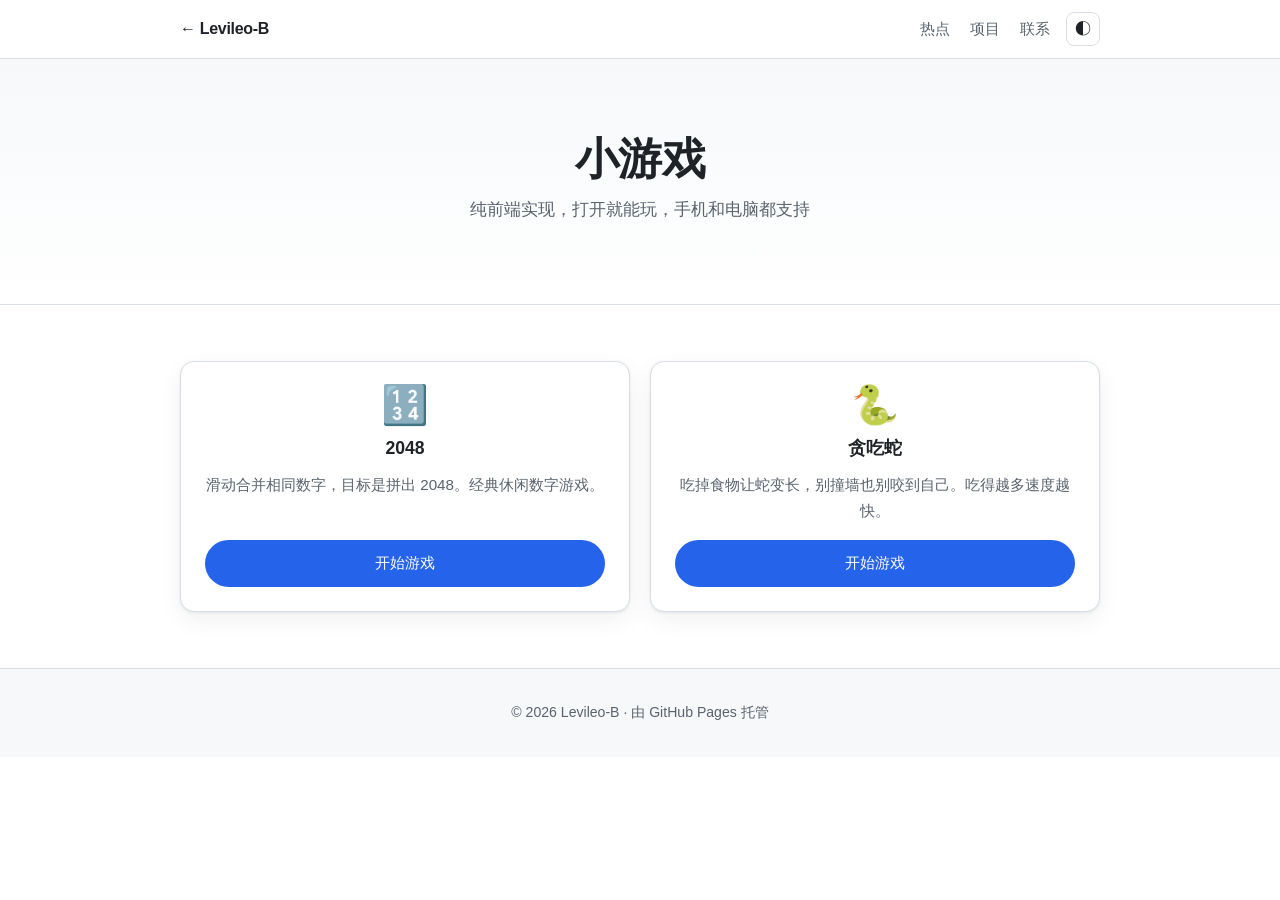
==== games/index.html @ cc8207e3 "新增小游戏入口与每日热点新闻窗格 小游戏： - games/ 游戏列表页，首页新增入口区块与导航链接 - games/2048/  经典 2048，键盘 + 触屏滑动，最高分本地存储 - games/" ====
<!DOCTYPE html>
<html lang="zh-CN">
<head>
<meta charset="UTF-8">
<meta name="viewport" content="width=device-width, initial-scale=1">
<title>小游戏 · Levileo-B</title>
<meta name="description" content="几个可以直接在浏览器里玩的小游戏。">
<link rel="icon" href="data:image/svg+xml,<svg xmlns='http://www.w3.org/2000/svg' viewBox='0 0 100 100'><text y='.9em' font-size='90'>🎮</text></svg>">
<link rel="stylesheet" href="../assets/style.css">
<link rel="stylesheet" href="../assets/game.css">
<script>
  try {
    var t = localStorage.getItem('theme');
    if (t === 'dark' || t === 'light') document.documentElement.setAttribute('data-theme', t);
  } catch (e) {}
</script>
</head>
<body>

<a class="skip-link" href="#main">跳到主要内容</a>

<header class="site-header">
  <nav class="nav" aria-label="主导航">
    <a class="nav__brand" href="../">← Levileo-B</a>
    <ul class="nav__list">
      <li><a href="../#news">热点</a></li>
      <li><a href="../#projects">项目</a></li>
      <li><a href="../#contact">联系</a></li>
    </ul>
    <button class="theme-toggle" type="button" aria-label="切换深色 / 浅色模式">
      <span class="theme-toggle__icon" aria-hidden="true">◐</span>
    </button>
  </nav>
</header>

<main id="main">
  <section class="hero">
    <div class="hero__inner">
      <h1 class="hero__title">小游戏</h1>
      <p class="hero__subtitle">纯前端实现，打开就能玩，手机和电脑都支持</p>
    </div>
  </section>

  <section class="section">
    <div class="grid">

      <article class="card card--project game-card">
        <span class="game-card__emoji" aria-hidden="true">🔢</span>
        <h2 class="card__title">2048</h2>
        <p class="card__desc">滑动合并相同数字，目标是拼出 2048。经典休闲数字游戏。</p>
        <a class="btn btn--primary" href="2048/">开始游戏</a>
      </article>

      <article class="card card--project game-card">
        <span class="game-card__emoji" aria-hidden="true">🐍</span>
        <h2 class="card__title">贪吃蛇</h2>
        <p class="card__desc">吃掉食物让蛇变长，别撞墙也别咬到自己。吃得越多速度越快。</p>
        <a class="btn btn--primary" href="snake/">开始游戏</a>
      </article>

    </div>
  </section>
</main>

<footer class="site-footer">
  <p>© <span id="year">2026</span> Levileo-B · 由 GitHub Pages 托管</p>
</footer>

<script src="../assets/main.js"></script>
</body>
</html>
---- assets/style.css ----
/* ---------- 设计变量 ---------- */
:root {
  --bg: #ffffff;
  --bg-soft: #f6f8fa;
  --surface: #ffffff;
  --border: #d8dee4;
  --text: #1f2328;
  --text-muted: #59636e;
  --accent: #2563eb;
  --accent-soft: #dbeafe;
  --shadow: 0 1px 3px rgba(16, 22, 26, .08), 0 8px 24px rgba(16, 22, 26, .06);
  --radius: 14px;
  --maxw: 960px;
}

:root[data-theme="dark"] {
  --bg: #0d1117;
  --bg-soft: #161b22;
  --surface: #161b22;
  --border: #30363d;
  --text: #e6edf3;
  --text-muted: #9198a1;
  --accent: #58a6ff;
  --accent-soft: #12253f;
  --shadow: 0 1px 3px rgba(0, 0, 0, .4), 0 8px 24px rgba(0, 0, 0, .3);
}

@media (prefers-color-scheme: dark) {
  :root:not([data-theme="light"]) {
    --bg: #0d1117;
    --bg-soft: #161b22;
    --surface: #161b22;
    --border: #30363d;
    --text: #e6edf3;
    --text-muted: #9198a1;
    --accent: #58a6ff;
    --accent-soft: #12253f;
    --shadow: 0 1px 3px rgba(0, 0, 0, .4), 0 8px 24px rgba(0, 0, 0, .3);
  }
}

/* ---------- 基础 ---------- */
* { box-sizing: border-box; }

html { scroll-behavior: smooth; }

@media (prefers-reduced-motion: reduce) {
  html { scroll-behavior: auto; }
  * { animation: none !important; transition: none !important; }
}

body {
  margin: 0;
  background: var(--bg);
  color: var(--text);
  font-family: -apple-system, BlinkMacSystemFont, "Segoe UI", "PingFang SC",
               "Hiragino Sans GB", "Microsoft YaHei", Roboto, Helvetica, Arial, sans-serif;
  line-height: 1.7;
  -webkit-font-smoothing: antialiased;
}

a { color: var(--accent); text-decoration: none; }
a:hover { text-decoration: underline; }

:focus-visible {
  outline: 2px solid var(--accent);
  outline-offset: 3px;
  border-radius: 4px;
}

.skip-link {
  position: absolute;
  left: -9999px;
  top: 0;
  background: var(--accent);
  color: #fff;
  padding: .6rem 1rem;
  z-index: 100;
}
.skip-link:focus { left: 0; }

/* ---------- 导航 ---------- */
.site-header {
  position: sticky;
  top: 0;
  z-index: 50;
  background: color-mix(in srgb, var(--bg) 85%, transparent);
  backdrop-filter: blur(10px);
  border-bottom: 1px solid var(--border);
}

.nav {
  max-width: var(--maxw);
  margin: 0 auto;
  padding: .75rem 1.25rem;
  display: flex;
  align-items: center;
  gap: 1rem;
}

.nav__brand {
  font-weight: 700;
  color: var(--text);
  letter-spacing: -.02em;
}
.nav__brand:hover { text-decoration: none; color: var(--accent); }

.nav__list {
  display: flex;
  gap: 1.25rem;
  list-style: none;
  margin: 0;
  padding: 0;
  margin-left: auto;
  flex-wrap: wrap;
}

.nav__list a {
  color: var(--text-muted);
  font-size: .93rem;
}
.nav__list a:hover { color: var(--accent); text-decoration: none; }

.theme-toggle {
  background: transparent;
  border: 1px solid var(--border);
  color: var(--text);
  border-radius: 8px;
  width: 34px;
  height: 34px;
  cursor: pointer;
  font-size: 1rem;
  line-height: 1;
  flex-shrink: 0;
  transition: border-color .15s, color .15s;
}
.theme-toggle:hover { border-color: var(--accent); color: var(--accent); }

/* ---------- 首屏 ---------- */
.hero {
  background: linear-gradient(180deg, var(--bg-soft), var(--bg));
  border-bottom: 1px solid var(--border);
  padding: 4.5rem 1.25rem 4rem;
  text-align: center;
}

.hero__inner { max-width: 680px; margin: 0 auto; }

.avatar {
  width: 120px;
  height: 120px;
  border-radius: 50%;
  border: 3px solid var(--surface);
  box-shadow: var(--shadow);
  object-fit: cover;
  margin-bottom: 1.5rem;
}

.hero__title {
  font-size: clamp(1.9rem, 5vw, 2.75rem);
  line-height: 1.25;
  margin: 0 0 .6rem;
  letter-spacing: -.02em;
}

.accent { color: var(--accent); }

.hero__subtitle {
  color: var(--text-muted);
  font-size: 1.05rem;
  margin: 0 0 1rem;
}

.hero__desc { margin: 0 auto 2rem; max-width: 46ch; color: var(--text-muted); }

.hero__actions,
.links {
  display: flex;
  gap: .75rem;
  justify-content: center;
  flex-wrap: wrap;
}

.btn {
  display: inline-block;
  padding: .6rem 1.4rem;
  border-radius: 999px;
  font-size: .95rem;
  font-weight: 500;
  border: 1px solid transparent;
  transition: transform .15s, background .15s, border-color .15s;
}
.btn:hover { text-decoration: none; transform: translateY(-1px); }

.btn--primary { background: var(--accent); color: #fff; }
.btn--primary:hover { filter: brightness(1.08); }

.btn--ghost { border-color: var(--border); color: var(--text); background: var(--surface); }
.btn--ghost:hover { border-color: var(--accent); color: var(--accent); }

/* ---------- 区块 ---------- */
.section {
  max-width: var(--maxw);
  margin: 0 auto;
  padding: 3.5rem 1.25rem;
}

.section__title {
  font-size: 1.5rem;
  margin: 0 0 1.5rem;
  letter-spacing: -.01em;
  position: relative;
  padding-left: .85rem;
}
.section__title::before {
  content: "";
  position: absolute;
  left: 0;
  top: .35em;
  bottom: .35em;
  width: 4px;
  border-radius: 2px;
  background: var(--accent);
}

/* 区块标题与右侧附注同排 */
.section__bar {
  display: flex;
  align-items: baseline;
  justify-content: space-between;
  gap: 1rem;
  flex-wrap: wrap;
}
.section__bar .section__title { margin-bottom: 1.5rem; }

.card {
  background: var(--surface);
  border: 1px solid var(--border);
  border-radius: var(--radius);
  padding: 1.5rem;
  box-shadow: var(--shadow);
}
.card p:first-child { margin-top: 0; }
.card p:last-child { margin-bottom: 0; }

.card--center { text-align: center; }

.card--project {
  display: flex;
  flex-direction: column;
  transition: transform .18s, border-color .18s;
}
.card--project:hover { transform: translateY(-3px); border-color: var(--accent); }

.card__title { margin: 0 0 .5rem; font-size: 1.1rem; }
.card__desc { color: var(--text-muted); margin: 0 0 1rem; font-size: .95rem; flex: 1; }
.card__link { font-size: .9rem; font-weight: 500; }

.grid {
  display: grid;
  grid-template-columns: repeat(auto-fit, minmax(260px, 1fr));
  gap: 1.25rem;
}

/* ---------- 标签 / 事实列表 ---------- */
.tags {
  display: flex;
  flex-wrap: wrap;
  gap: .4rem;
  list-style: none;
  margin: 0 0 1rem;
  padding: 0;
}

.tags li {
  background: var(--accent-soft);
  color: var(--accent);
  font-size: .78rem;
  padding: .15rem .6rem;
  border-radius: 999px;
  white-space: nowrap;
}

.tags--lg { margin-bottom: 0; }
.tags--lg li { font-size: .85rem; padding: .25rem .75rem; }

.facts {
  list-style: none;
  margin: 1.25rem 0 0;
  padding: 1.25rem 0 0;
  border-top: 1px solid var(--border);
  display: grid;
  grid-template-columns: repeat(auto-fit, minmax(140px, 1fr));
  gap: 1rem;
}

.facts__label {
  display: block;
  font-size: .78rem;
  color: var(--text-muted);
  text-transform: uppercase;
  letter-spacing: .06em;
}
.facts__value { font-weight: 600; }

/* ---------- 热点新闻 ---------- */
.news {
  display: grid;
  grid-template-columns: repeat(auto-fit, minmax(240px, 1fr));
  gap: 1.5rem 2rem;
}

.news__source {
  margin: 0 0 .6rem;
  font-size: .82rem;
  font-weight: 600;
  letter-spacing: .04em;
  color: var(--accent);
  padding-bottom: .4rem;
  border-bottom: 1px solid var(--border);
}

.news__list { list-style: none; margin: 0; padding: 0; }

.news__item {
  padding: .38rem 0;
  display: flex;
  flex-direction: column;
  gap: .1rem;
}
.news__item + .news__item { border-top: 1px dashed var(--border); }

.news__item a {
  color: var(--text);
  font-size: .92rem;
  line-height: 1.5;
}
.news__item a:hover { color: var(--accent); text-decoration: none; }

.news__time { font-size: .74rem; color: var(--text-muted); }

.news__stamp { font-size: .8rem; color: var(--text-muted); }

.news__empty {
  color: var(--text-muted);
  font-size: .92rem;
  margin: 0;
  grid-column: 1 / -1;
}

.news__foot {
  margin: 1.25rem 0 0;
  padding-top: 1rem;
  border-top: 1px solid var(--border);
  font-size: .78rem;
  color: var(--text-muted);
}

/* ---------- 小游戏入口 ---------- */
.games-entry {
  display: flex;
  gap: 2rem;
  align-items: center;
  flex-wrap: wrap;
}
.games-entry__text { flex: 1 1 260px; }
.games-entry__text .card__desc { margin-bottom: 1.25rem; }

.games-entry__list {
  list-style: none;
  margin: 0;
  padding: 0;
  display: flex;
  flex-direction: column;
  gap: .6rem;
  flex: 0 1 190px;
}
.games-entry__list a {
  display: flex;
  align-items: center;
  gap: .6rem;
  padding: .7rem 1rem;
  border: 1px solid var(--border);
  border-radius: 10px;
  background: var(--bg-soft);
  color: var(--text);
  font-size: .95rem;
  transition: border-color .15s, transform .15s;
}
.games-entry__list a:hover {
  border-color: var(--accent);
  color: var(--accent);
  text-decoration: none;
  transform: translateX(2px);
}
.games-entry__list span { font-size: 1.2rem; }

/* ---------- 页脚 ---------- */
.site-footer {
  border-top: 1px solid var(--border);
  background: var(--bg-soft);
  text-align: center;
  padding: 2rem 1.25rem;
  color: var(--text-muted);
  font-size: .88rem;
}
.site-footer p { margin: 0; }

/* ---------- 小屏 ---------- */
@media (max-width: 560px) {
  .nav { flex-wrap: wrap; }
  .nav__list { width: 100%; margin-left: 0; order: 3; justify-content: space-between; gap: .5rem; }
  .theme-toggle { margin-left: auto; }
  .hero { padding: 3rem 1.25rem; }
  .section { padding: 2.5rem 1.25rem; }
}
---- assets/game.css ----
/* 游戏页面专用样式，配色沿用 style.css 里的 CSS 变量 */

.game {
  max-width: 520px;
  margin: 0 auto;
  padding: 2rem 1.25rem 3rem;
}

.game__head {
  display: flex;
  align-items: flex-end;
  justify-content: space-between;
  gap: 1rem;
  flex-wrap: wrap;
  margin-bottom: 1.25rem;
}

.game__title { margin: 0; font-size: 1.6rem; letter-spacing: -.02em; }
.game__hint { color: var(--text-muted); font-size: .88rem; margin: .35rem 0 0; }

.scores { display: flex; gap: .6rem; }

.score-box {
  background: var(--bg-soft);
  border: 1px solid var(--border);
  border-radius: 10px;
  padding: .4rem .9rem;
  text-align: center;
  min-width: 74px;
}
.score-box__label {
  display: block;
  font-size: .68rem;
  letter-spacing: .08em;
  text-transform: uppercase;
  color: var(--text-muted);
}
.score-box__value { font-size: 1.15rem; font-weight: 700; font-variant-numeric: tabular-nums; }

.game__stage { position: relative; }

.game__actions {
  display: flex;
  gap: .6rem;
  justify-content: center;
  flex-wrap: wrap;
  margin-top: 1.25rem;
}

/* 覆盖层：胜利 / 结束 */
.overlay {
  position: absolute;
  inset: 0;
  display: none;
  flex-direction: column;
  align-items: center;
  justify-content: center;
  gap: 1rem;
  border-radius: var(--radius);
  background: color-mix(in srgb, var(--bg) 82%, transparent);
  backdrop-filter: blur(3px);
  text-align: center;
  padding: 1rem;
}
.overlay.is-open { display: flex; }
.overlay__title { margin: 0; font-size: 1.5rem; }
.overlay__text { margin: 0; color: var(--text-muted); }

/* ---------- 2048 ---------- */
.board {
  position: relative;
  background: var(--bg-soft);
  border: 1px solid var(--border);
  border-radius: var(--radius);
  padding: 10px;
  display: grid;
  /* 行必须显式写成 1fr：隐式 auto 行不会撑满高度，格子会变成长方形 */
  grid-template-columns: repeat(4, 1fr);
  grid-template-rows: repeat(4, 1fr);
  gap: 10px;
  aspect-ratio: 1;
  touch-action: none;
  user-select: none;
}

.tile {
  display: flex;
  align-items: center;
  justify-content: center;
  border-radius: 8px;
  background: color-mix(in srgb, var(--border) 35%, transparent);
  font-weight: 700;
  font-size: clamp(1.1rem, 7vw, 1.9rem);
  font-variant-numeric: tabular-nums;
  color: var(--text);
  transition: background .12s ease, color .12s ease;
}
.tile:empty { background: color-mix(in srgb, var(--border) 22%, transparent); }
.tile--new { animation: pop .16s ease; }

@keyframes pop {
  from { transform: scale(.7); opacity: .4; }
  to   { transform: scale(1);  opacity: 1; }
}

/* 数字越大颜色越浓，用 accent 做统一色相 */
.tile[data-v="2"]    { background: color-mix(in srgb, var(--accent) 10%, var(--surface)); }
.tile[data-v="4"]    { background: color-mix(in srgb, var(--accent) 18%, var(--surface)); }
.tile[data-v="8"]    { background: color-mix(in srgb, var(--accent) 30%, var(--surface)); }
.tile[data-v="16"]   { background: color-mix(in srgb, var(--accent) 42%, var(--surface)); }
.tile[data-v="32"]   { background: color-mix(in srgb, var(--accent) 54%, var(--surface)); color: #fff; }
.tile[data-v="64"]   { background: color-mix(in srgb, var(--accent) 66%, var(--surface)); color: #fff; }
.tile[data-v="128"]  { background: color-mix(in srgb, var(--accent) 78%, var(--surface)); color: #fff; font-size: clamp(1rem, 6vw, 1.65rem); }
.tile[data-v="256"]  { background: color-mix(in srgb, var(--accent) 88%, var(--surface)); color: #fff; font-size: clamp(1rem, 6vw, 1.65rem); }
.tile[data-v="512"]  { background: var(--accent); color: #fff; font-size: clamp(1rem, 6vw, 1.65rem); }
.tile[data-v="1024"] { background: #f59e0b; color: #fff; font-size: clamp(.85rem, 5vw, 1.4rem); }
.tile[data-v="2048"] { background: #f59e0b; color: #fff; font-size: clamp(.85rem, 5vw, 1.4rem); box-shadow: 0 0 0 3px color-mix(in srgb, #f59e0b 40%, transparent); }
.tile[data-v="4096"],
.tile[data-v="8192"] { background: #ef4444; color: #fff; font-size: clamp(.85rem, 5vw, 1.4rem); }

/* ---------- 贪吃蛇 ---------- */
.canvas-wrap {
  position: relative;
  background: var(--bg-soft);
  border: 1px solid var(--border);
  border-radius: var(--radius);
  padding: 10px;
  touch-action: none;
}

#cv {
  display: block;
  width: 100%;
  height: auto;
  aspect-ratio: 1;
  border-radius: 8px;
}

/* 触屏方向键 */
.dpad {
  display: grid;
  grid-template-columns: repeat(3, 56px);
  grid-template-rows: repeat(2, 56px);
  gap: .5rem;
  justify-content: center;
  margin-top: 1.25rem;
}
.dpad button {
  background: var(--surface);
  border: 1px solid var(--border);
  color: var(--text);
  border-radius: 10px;
  font-size: 1.2rem;
  cursor: pointer;
  touch-action: manipulation;
}
.dpad button:active { border-color: var(--accent); color: var(--accent); }
.dpad__up   { grid-column: 2; grid-row: 1; }
.dpad__left { grid-column: 1; grid-row: 2; }
.dpad__down { grid-column: 2; grid-row: 2; }
.dpad__right{ grid-column: 3; grid-row: 2; }

@media (hover: hover) and (pointer: fine) {
  .dpad { display: none; }  /* 有鼠标键盘就不用方向键了 */
}

/* ---------- 游戏列表 ---------- */
.game-card { text-align: center; }
.game-card__emoji { font-size: 2.4rem; line-height: 1; display: block; margin-bottom: .6rem; }
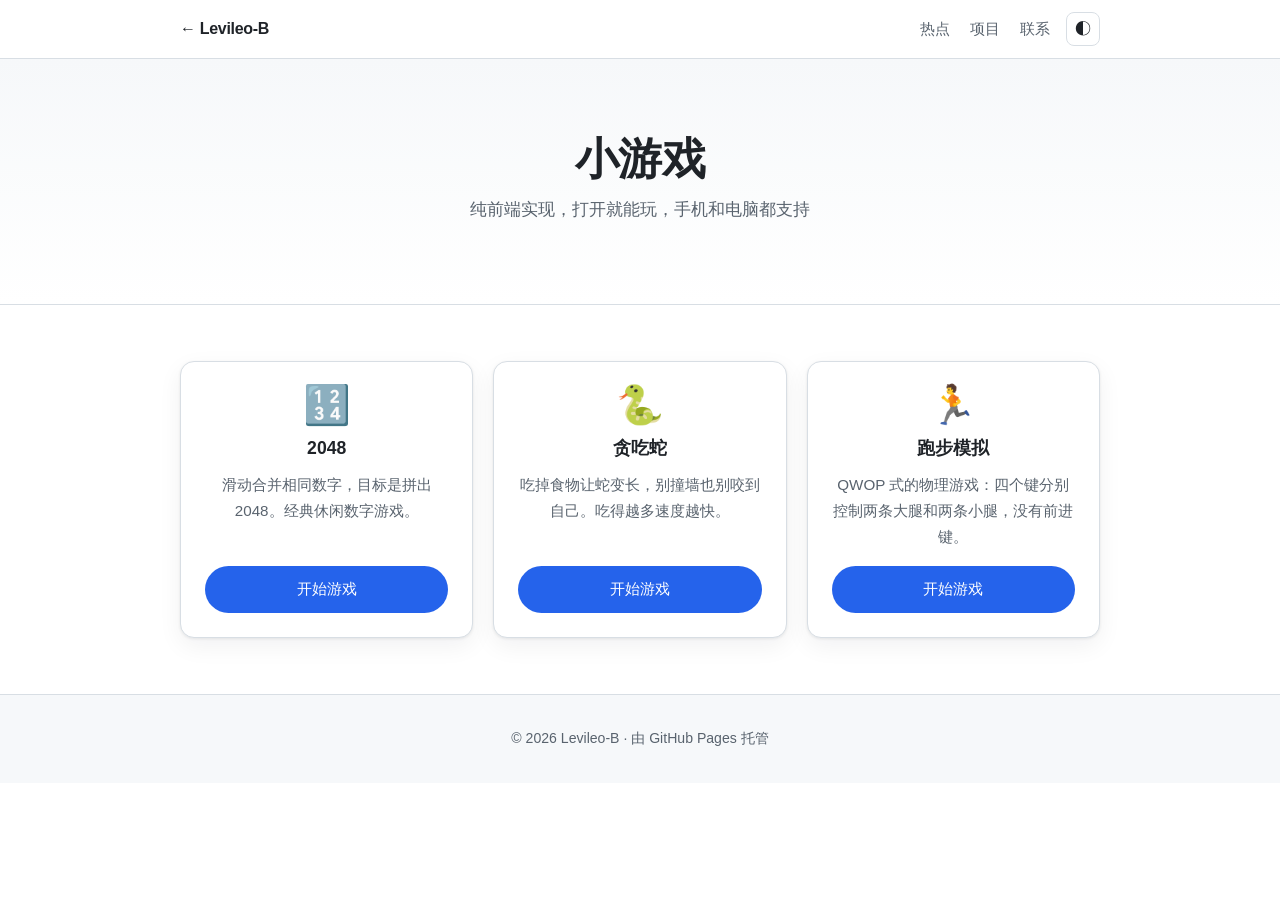
==== commit 39d977de: "修复 2048 向左失效，新增 QWOP 式跑步模拟 2048「向左」完全不生效： rotate(grid, 0) 直接返回了原数组引用，而「左」是唯一旋转 0 次的方向。 于是滑动过程中的中间变量和" ====
--- a/games/index.html
+++ b/games/index.html
@@ -58,6 +58,13 @@
         <a class="btn btn--primary" href="snake/">开始游戏</a>
       </article>
 
+      <article class="card card--project game-card">
+        <span class="game-card__emoji" aria-hidden="true">🏃</span>
+        <h2 class="card__title">跑步模拟</h2>
+        <p class="card__desc">QWOP 式的物理游戏：四个键分别控制两条大腿和两条小腿，没有前进键。</p>
+        <a class="btn btn--primary" href="qwop/">开始游戏</a>
+      </article>
+
     </div>
   </section>
 </main>
--- a/assets/game.css
+++ b/assets/game.css
@@ -164,6 +164,60 @@
   .dpad { display: none; }  /* 有鼠标键盘就不用方向键了 */
 }
 
+/* ---------- 跑步模拟（QWOP 式） ---------- */
+.game--wide { max-width: 760px; }
+
+#stage {
+  display: block;
+  width: 100%;
+  height: auto;
+  aspect-ratio: 12 / 5;
+  border-radius: 8px;
+}
+
+.keys {
+  display: grid;
+  grid-template-columns: repeat(4, 1fr);
+  gap: .5rem;
+  margin-top: 1.25rem;
+}
+
+.keys button {
+  display: flex;
+  flex-direction: column;
+  align-items: center;
+  gap: .15rem;
+  padding: .6rem .3rem;
+  background: var(--surface);
+  border: 1px solid var(--border);
+  border-radius: 10px;
+  color: var(--text);
+  cursor: pointer;
+  touch-action: none;
+  user-select: none;
+  transition: border-color .12s, background .12s;
+}
+.keys button b { font-size: 1.05rem; font-weight: 700; }
+.keys button span { font-size: .7rem; color: var(--text-muted); }
+.keys button.is-down,
+.keys button:active {
+  border-color: var(--accent);
+  background: var(--accent-soft);
+}
+.keys button.is-down b,
+.keys button:active b { color: var(--accent); }
+
+.howto {
+  margin-top: 1.5rem;
+  border: 1px solid var(--border);
+  border-radius: 10px;
+  padding: .75rem 1rem;
+  background: var(--bg-soft);
+  font-size: .88rem;
+}
+.howto summary { cursor: pointer; font-weight: 600; }
+.howto p { margin: .75rem 0 0; color: var(--text-muted); line-height: 1.75; }
+
 /* ---------- 游戏列表 ---------- */
 .game-card { text-align: center; }
 .game-card__emoji { font-size: 2.4rem; line-height: 1; display: block; margin-bottom: .6rem; }
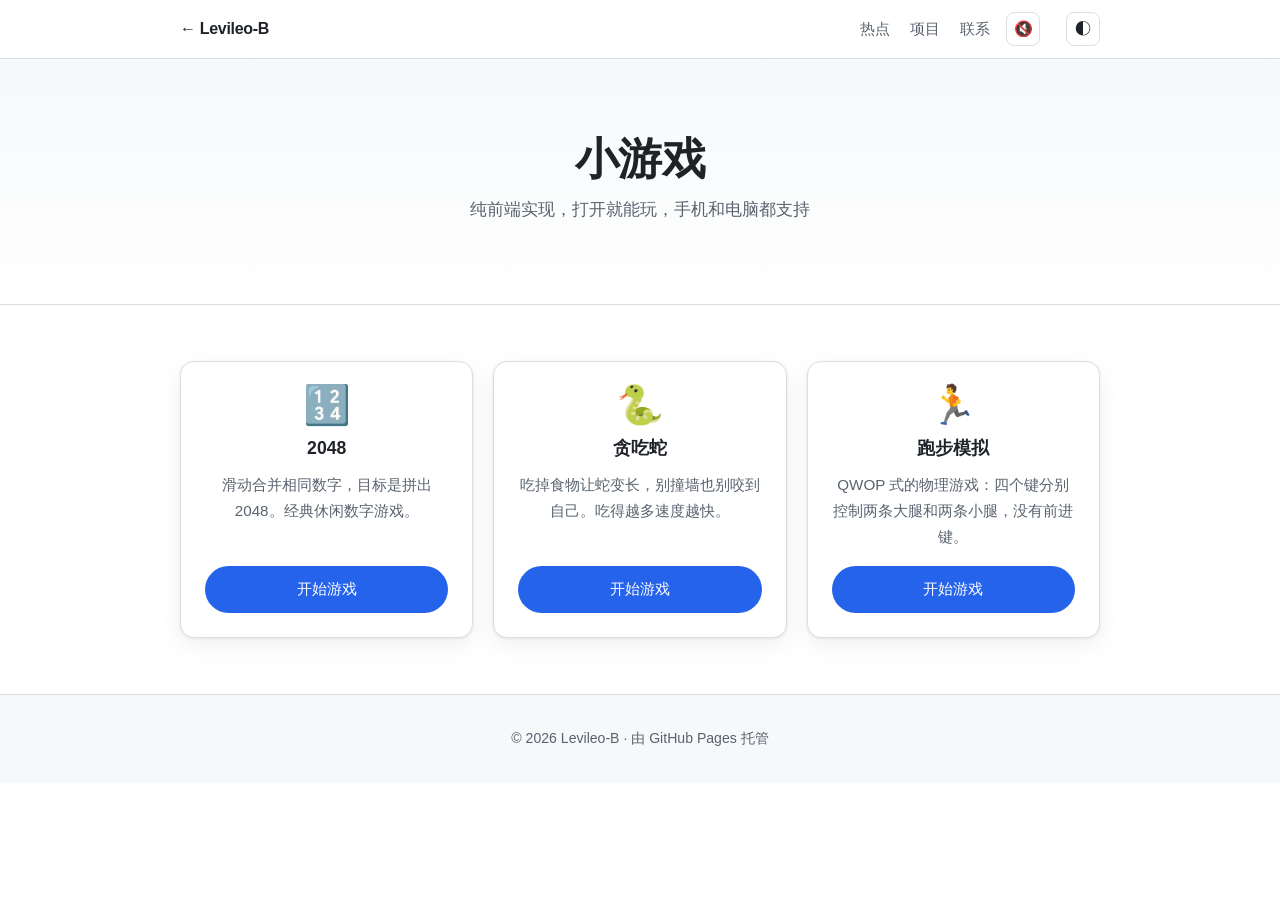
==== commit b99ee957: "新增每日一题 / 每日英文 / 趣味视频，以及全站背景音乐开关 首页新增「每日」区块： - LeetCode 每日一题：题号、中英标题、难度、标签与跳转 - 每日英文短文：维基百科每日精选摘要，含词数" ====
--- a/games/index.html
+++ b/games/index.html
@@ -74,5 +74,6 @@
 </footer>
 
 <script src="../assets/main.js"></script>
+<script src="../assets/bgm.js"></script>
 </body>
 </html>
--- a/assets/style.css
+++ b/assets/style.css
@@ -337,6 +337,15 @@
 }
 .news__item a:hover { color: var(--accent); text-decoration: none; }
 
+.news__line { display: flex; align-items: baseline; gap: .5rem; }
+.news__src {
+  font-size: .72rem;
+  color: var(--accent);
+  background: var(--accent-soft);
+  padding: 0 .4rem;
+  border-radius: 999px;
+  white-space: nowrap;
+}
 .news__time { font-size: .74rem; color: var(--text-muted); }
 
 .news__stamp { font-size: .8rem; color: var(--text-muted); }
@@ -354,6 +363,101 @@
   border-top: 1px solid var(--border);
   font-size: .78rem;
   color: var(--text-muted);
+}
+
+/* ---------- 每日（LeetCode / 英文短文 / 视频） ---------- */
+.daily-grid {
+  display: grid;
+  grid-template-columns: repeat(auto-fit, minmax(300px, 1fr));
+  gap: 1.25rem;
+  align-items: start;
+}
+
+.daily__head {
+  display: flex;
+  align-items: center;
+  gap: .5rem;
+  flex-wrap: wrap;
+  margin-bottom: .5rem;
+}
+.daily__no {
+  font-size: .76rem;
+  font-weight: 700;
+  color: var(--text-muted);
+  font-variant-numeric: tabular-nums;
+}
+.daily__date { font-size: .74rem; color: var(--text-muted); margin-left: auto; }
+
+.daily__diff {
+  font-size: .72rem;
+  font-weight: 600;
+  padding: .1rem .55rem;
+  border-radius: 999px;
+}
+.daily__diff--easy   { background: color-mix(in srgb, #16a34a 18%, transparent); color: #16a34a; }
+.daily__diff--medium { background: color-mix(in srgb, #f59e0b 20%, transparent); color: #b45309; }
+.daily__diff--hard   { background: color-mix(in srgb, #ef4444 18%, transparent); color: #dc2626; }
+:root[data-theme="dark"] .daily__diff--medium { color: #fbbf24; }
+:root[data-theme="dark"] .daily__diff--hard   { color: #f87171; }
+
+.daily__title { margin: 0 0 .3rem; font-size: 1.05rem; line-height: 1.45; }
+.daily__title a { color: var(--text); }
+.daily__title a:hover { color: var(--accent); text-decoration: none; }
+.daily__sub { margin: 0 0 .6rem; font-size: .82rem; color: var(--text-muted); }
+
+.daily__text {
+  margin: .5rem 0 .9rem;
+  font-size: .92rem;
+  line-height: 1.85;
+  color: var(--text);
+  max-height: 15.5em;
+  overflow-y: auto;
+}
+.daily__credit { margin: 0; font-size: .74rem; color: var(--text-muted); }
+
+.btn--sm { padding: .35rem 1rem; font-size: .85rem; }
+
+.video-wrap {
+  border-radius: 10px;
+  overflow: hidden;
+  border: 1px solid var(--border);
+  background: #000;
+  line-height: 0;
+}
+.video-wrap video { width: 100%; height: auto; aspect-ratio: 16 / 9; display: block; }
+
+/* ---------- 背景音乐开关 ---------- */
+.bgm { display: flex; align-items: center; gap: .35rem; flex-shrink: 0; }
+
+.bgm__btn {
+  background: transparent;
+  border: 1px solid var(--border);
+  color: var(--text);
+  border-radius: 8px;
+  width: 34px;
+  height: 34px;
+  font-size: .95rem;
+  line-height: 1;
+  cursor: pointer;
+  transition: border-color .15s, background .15s;
+}
+.bgm__btn:hover { border-color: var(--accent); }
+.bgm.is-on .bgm__btn { border-color: var(--accent); background: var(--accent-soft); }
+
+/* 音量条默认收起，开着或悬停时才展开，免得挤占导航栏 */
+.bgm__vol {
+  width: 0;
+  opacity: 0;
+  padding: 0;
+  accent-color: var(--accent);
+  transition: width .18s ease, opacity .18s ease;
+}
+.bgm.is-on .bgm__vol,
+.bgm:hover .bgm__vol,
+.bgm__vol:focus { width: 62px; opacity: 1; }
+
+@media (max-width: 560px) {
+  .bgm__vol { display: none; }   /* 手机上导航栏太挤，只留开关 */
 }
 
 /* ---------- 小游戏入口 ---------- */
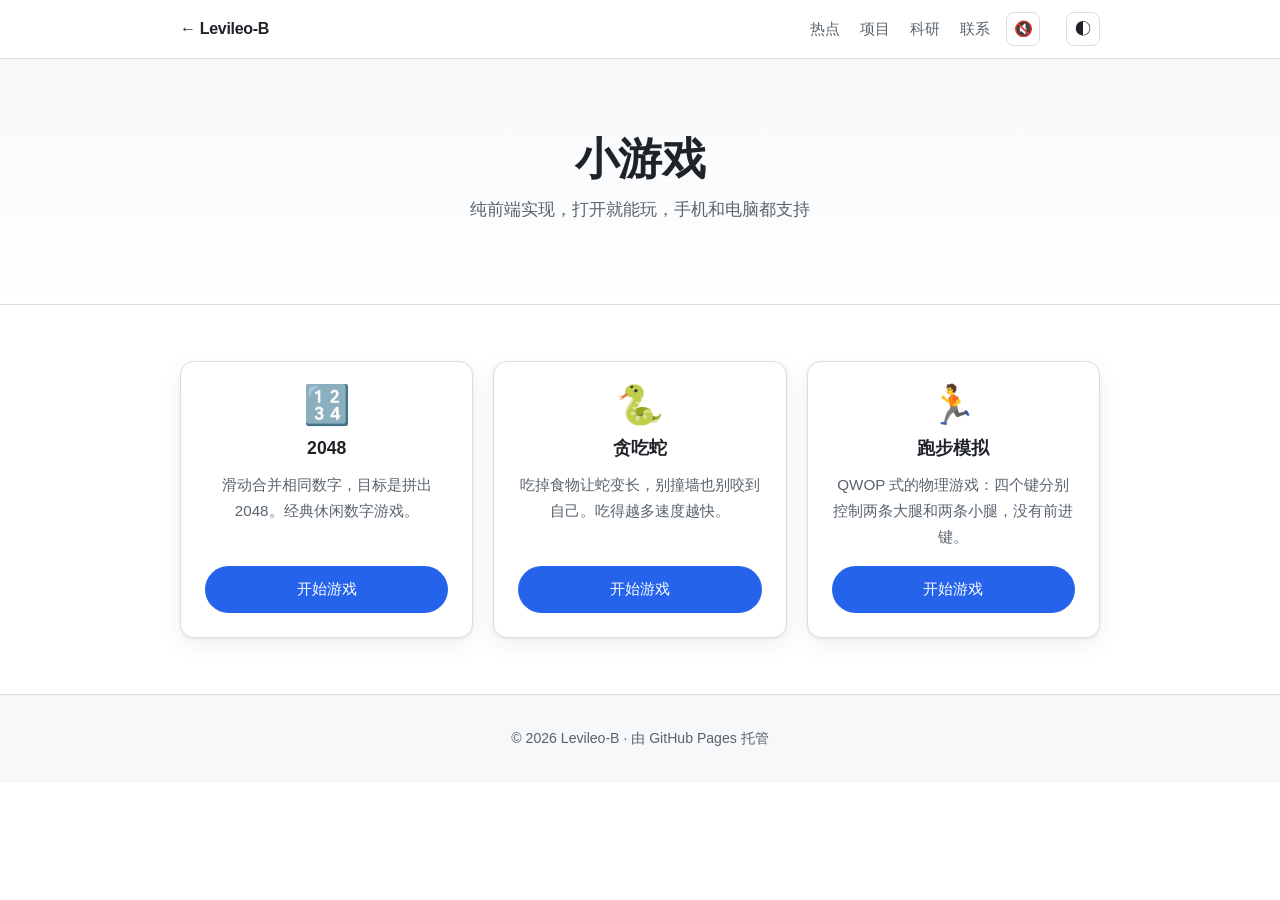
==== commit ef6d012f: "Add AI finance news and research workbench" ====
--- a/games/index.html
+++ b/games/index.html
@@ -25,6 +25,7 @@
     <ul class="nav__list">
       <li><a href="../#news">热点</a></li>
       <li><a href="../#projects">项目</a></li>
+      <li><a href="../research/">科研</a></li>
       <li><a href="../#contact">联系</a></li>
     </ul>
     <button class="theme-toggle" type="button" aria-label="切换深色 / 浅色模式">
--- a/assets/style.css
+++ b/assets/style.css
@@ -444,6 +444,59 @@
 .bgm__btn:hover { border-color: var(--accent); }
 .bgm.is-on .bgm__btn { border-color: var(--accent); background: var(--accent-soft); }
 
+.bgm__next {
+  background: transparent;
+  border: 1px solid var(--border);
+  color: var(--text);
+  border-radius: 8px;
+  width: 30px;
+  height: 34px;
+  font-size: .8rem;
+  line-height: 1;
+  cursor: pointer;
+  padding: 0;
+}
+.bgm__next:hover { border-color: var(--accent); color: var(--accent); }
+
+/* 正在播放：固定在左下角，兼作 CC 署名 */
+.bgm-now {
+  position: fixed;
+  left: 1rem;
+  bottom: 1rem;
+  z-index: 60;
+  max-width: min(340px, calc(100vw - 2rem));
+  display: flex;
+  align-items: center;
+  gap: .45rem;
+  padding: .45rem .75rem;
+  border: 1px solid var(--border);
+  border-radius: 999px;
+  background: color-mix(in srgb, var(--surface) 92%, transparent);
+  backdrop-filter: blur(8px);
+  box-shadow: var(--shadow);
+  font-size: .78rem;
+}
+.bgm-now[hidden] { display: none; }
+.bgm-now__ico { color: var(--accent); flex-shrink: 0; }
+.bgm-now a {
+  color: var(--text);
+  white-space: nowrap;
+  overflow: hidden;
+  text-overflow: ellipsis;
+}
+.bgm-now a:hover { color: var(--accent); }
+.bgm-now__lic {
+  color: var(--text-muted);
+  font-size: .68rem;
+  white-space: nowrap;
+  flex-shrink: 0;
+  padding-left: .35rem;
+  border-left: 1px solid var(--border);
+}
+@media (max-width: 560px) {
+  .bgm-now__lic { display: none; }
+}
+
 /* 音量条默认收起，开着或悬停时才展开，免得挤占导航栏 */
 .bgm__vol {
   width: 0;
@@ -518,3 +571,27 @@
   .hero { padding: 3rem 1.25rem; }
   .section { padding: 2.5rem 1.25rem; }
 }
+
+/* ---------- 附近最热 ---------- */
+.local-picker {
+  font-family: inherit;
+  font-size: .78rem;
+  padding: .12rem .4rem;
+  color: var(--text);
+  background: var(--surface);
+  border: 1px solid var(--border);
+  border-radius: 6px;
+  cursor: pointer;
+  max-width: 9rem;
+}
+.local-picker:disabled { opacity: .5; cursor: default; }
+
+.sr-only {
+  position: absolute;
+  width: 1px; height: 1px;
+  padding: 0; margin: -1px;
+  overflow: hidden;
+  clip: rect(0 0 0 0);
+  white-space: nowrap;
+  border: 0;
+}
